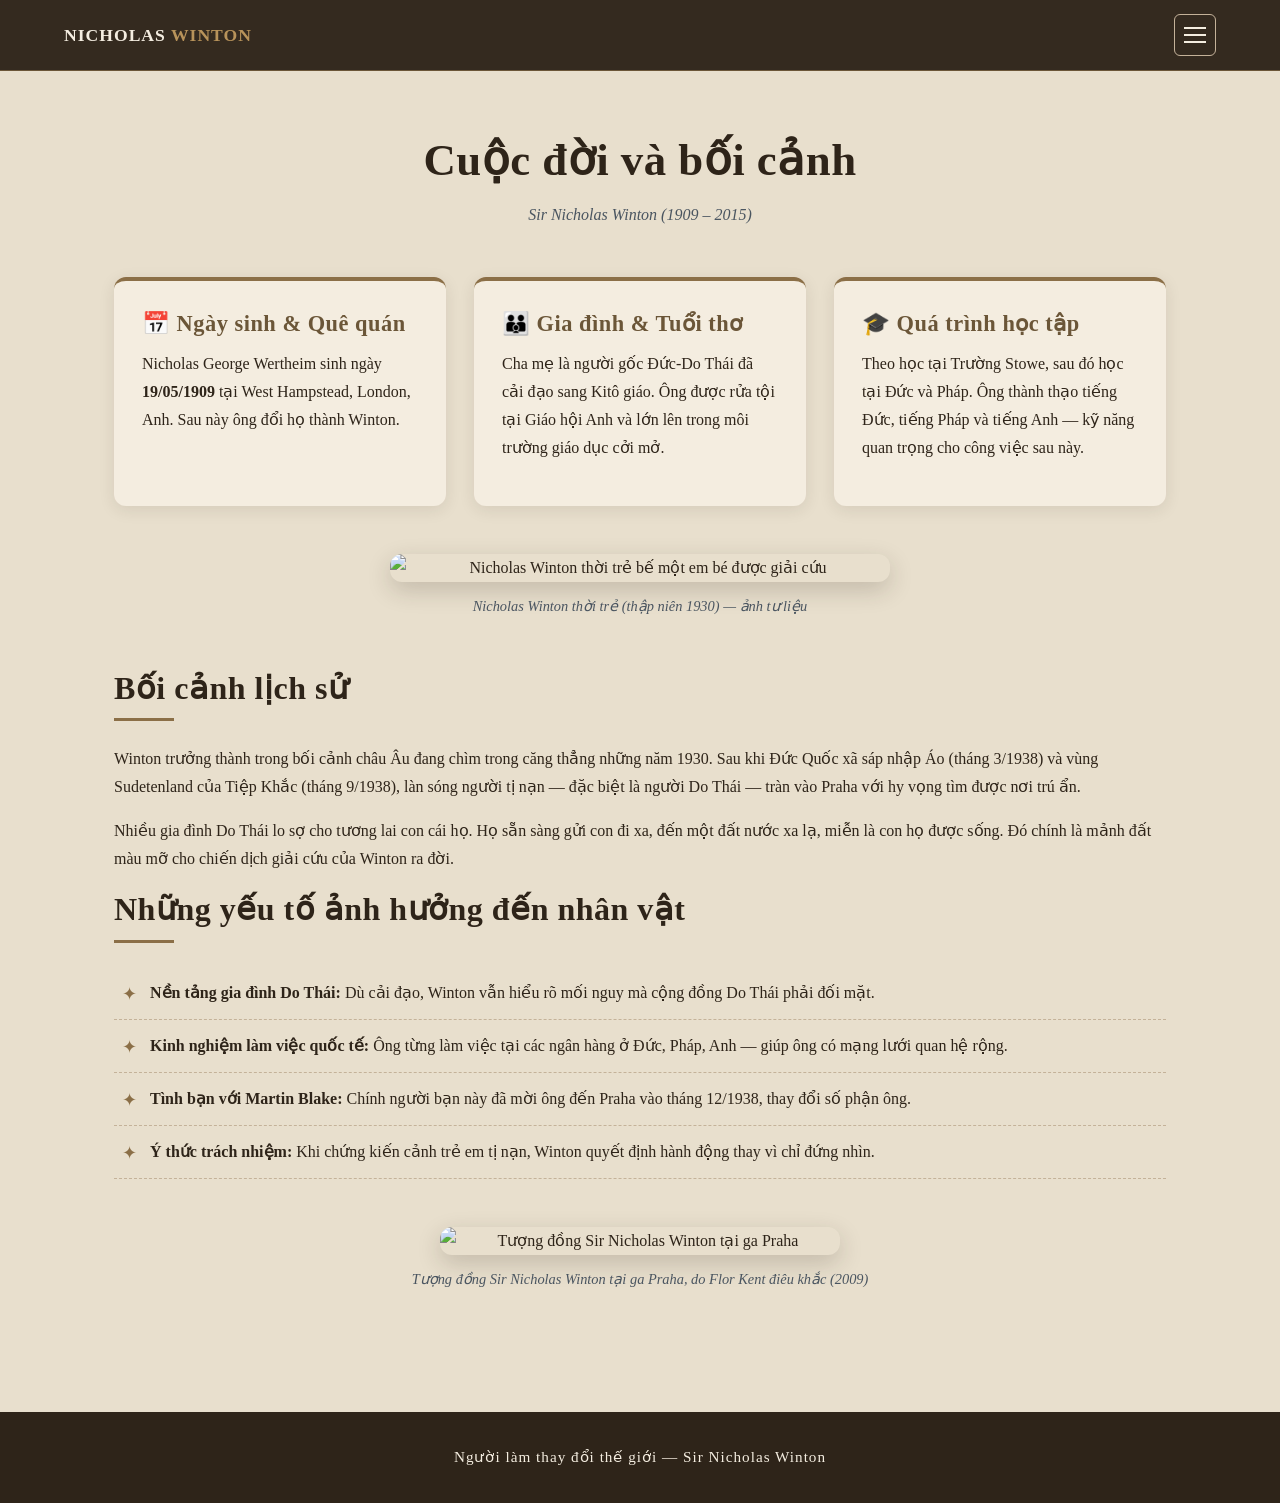
==== cuocdoi.html @ b951d3a8 "Create cuocdoi.html" ====
<!--
FILE: cuocdoi.html - Cuộc đời và bối cảnh của Sir Nicholas Winton
NHÓM: 12A11 - Nhóm 14 - Phạm Gia Khánh & Lữ Gia Bảo
-->
<!DOCTYPE html>
<html lang="vi">
<head>
  <meta charset="UTF-8">
  <meta name="viewport" content="width=device-width, initial-scale=1.0">
  <title>Cuộc đời & Bối cảnh — Sir Nicholas Winton</title>
  <link rel="stylesheet" href="style.css">
</head>
<body>

  <audio id="bgMusic" loop preload="auto">
    <source src="https://cdn.pixabay.com/download/audio/2022/05/27/audio_1808fbf07a.mp3?filename=sad-piano-112993.mp3" type="audio/mpeg">
  </audio>

  <header class="site-header">
    <div class="header-inner">
      <div class="site-logo">NICHOLAS <span>WINTON</span></div>
      <button class="menu-toggle" id="menuToggle" aria-label="Mở menu">
        <span></span><span></span><span></span>
      </button>
    </div>
  </header>

  <nav class="nav-overlay" id="navOverlay">
    <a href="index.html">Trang chủ</a>
    <a href="cuocdoi.html" class="active">Cuộc đời & Bối cảnh</a>
    <a href="hanhtrinh.html">Hành trình & Bước ngoặt</a>
    <a href="thanhtuu.html">Thành tựu nổi bật</a>
    <a href="thuthach.html">Khó khăn & Thử thách</a>
    <a href="tacdong.html">Tác động đến thế giới</a>
    <a href="disan_baihoc.html">Di sản & Bài học</a>
    <a href="thuvien_nguon.html">Thư viện & Nguồn</a>
    <button class="music-toggle-btn" id="musicToggle">🎵 Bật nhạc nền</button>
  </nav>

  <section style="padding-top: 60px;">
    <div class="container">
      <h1 style="text-align: center; margin-bottom: 12px;">Cuộc đời và bối cảnh</h1>
      <p style="text-align: center; font-style: italic; color: var(--slate); margin-bottom: 48px;">
        Sir Nicholas Winton (1909 – 2015)
      </p>

      <div class="card-grid">
        <div class="card">
          <h3>📅 Ngày sinh & Quê quán</h3>
          <p>Nicholas George Wertheim sinh ngày <strong>19/05/1909</strong> tại 
             West Hampstead, London, Anh. Sau này ông đổi họ thành Winton.</p>
        </div>

        <div class="card">
          <h3>👪 Gia đình & Tuổi thơ</h3>
          <p>Cha mẹ là người gốc Đức-Do Thái đã cải đạo sang Kitô giáo. 
             Ông được rửa tội tại Giáo hội Anh và lớn lên trong môi trường 
             giáo dục cởi mở.</p>
        </div>

        <div class="card">
          <h3>🎓 Quá trình học tập</h3>
          <p>Theo học tại Trường Stowe, sau đó học tại Đức và Pháp. 
             Ông thành thạo tiếng Đức, tiếng Pháp và tiếng Anh — 
             kỹ năng quan trọng cho công việc sau này.</p>
        </div>
      </div>

      <!-- Ảnh 5: Winton thời trẻ -->
      <div style="margin: 48px 0; text-align: center;">
        <img src="images/winton-young-1939.jpg" 
             alt="Nicholas Winton thời trẻ bế một em bé được giải cứu" 
             style="max-width: 500px; margin: 0 auto; border-radius: 12px; box-shadow: 0 8px 24px rgba(46,36,25,0.2);">
        <p style="font-style: italic; color: var(--slate); margin-top: 12px; font-size: 0.9rem;">
          Nicholas Winton thời trẻ (thập niên 1930) — ảnh tư liệu
        </p>
      </div>

      <h2>Bối cảnh lịch sử</h2>
      <p>
        Winton trưởng thành trong bối cảnh châu Âu đang chìm trong căng thẳng những năm 1930. 
        Sau khi Đức Quốc xã sáp nhập Áo (tháng 3/1938) và vùng Sudetenland của Tiệp Khắc 
        (tháng 9/1938), làn sóng người tị nạn — đặc biệt là người Do Thái — 
        tràn vào Praha với hy vọng tìm được nơi trú ẩn.
      </p>
      <p>
        Nhiều gia đình Do Thái lo sợ cho tương lai con cái họ. Họ sẵn sàng gửi con đi xa, 
        đến một đất nước xa lạ, miễn là con họ được sống. Đó chính là mảnh đất màu mỡ cho 
        chiến dịch giải cứu của Winton ra đời.
      </p>

      <h2>Những yếu tố ảnh hưởng đến nhân vật</h2>
      <ul class="styled-list">
        <li><strong>Nền tảng gia đình Do Thái:</strong> Dù cải đạo, Winton vẫn hiểu rõ 
            mối nguy mà cộng đồng Do Thái phải đối mặt.</li>
        <li><strong>Kinh nghiệm làm việc quốc tế:</strong> Ông từng làm việc tại các ngân hàng 
            ở Đức, Pháp, Anh — giúp ông có mạng lưới quan hệ rộng.</li>
        <li><strong>Tình bạn với Martin Blake:</strong> Chính người bạn này đã mời ông 
            đến Praha vào tháng 12/1938, thay đổi số phận ông.</li>
        <li><strong>Ý thức trách nhiệm:</strong> Khi chứng kiến cảnh trẻ em tị nạn, 
            Winton quyết định hành động thay vì chỉ đứng nhìn.</li>
      </ul>

      <!-- Ảnh 6: Tượng đồng tại Praha -->
      <div style="margin: 48px 0; text-align: center;">
        <img src="images/winton-statue-prague.jpg" 
             alt="Tượng đồng Sir Nicholas Winton tại ga Praha" 
             style="max-width: 400px; margin: 0 auto; border-radius: 12px; box-shadow: 0 8px 24px rgba(46,36,25,0.2);">
        <p style="font-style: italic; color: var(--slate); margin-top: 12px; font-size: 0.9rem;">
          Tượng đồng Sir Nicholas Winton tại ga Praha, do Flor Kent điêu khắc (2009)
        </p>
      </div>

    </div>
  </section>

  <footer>
    <p>Người làm thay đổi thế giới — Sir Nicholas Winton</p>
  </footer>

  <script src="script.js"></script>
</body>
</html>
---- style.css ----
/*
============================================================
DỰ ÁN: Những con người làm thay đổi thế giới
NHÂN VẬT: Sir Nicholas Winton (1909-2015)
NHÓM: 12A11 - Nhóm 14 - Phạm Gia Khánh & Lữ Gia Bảo
FILE: style.css - Định dạng chung toàn website
============================================================
*/

/* ---------- BIẾN MÀU (Vintage Sepia) ---------- */
:root {
  --sepia-dark: #2e2419;
  --sepia-mid: #6b5638;
  --sepia-light: #c4b299;
  --cream: #f4ede0;
  --cream-dark: #e8dfcd;
  --slate: #4a5560;
  --black: #1a1a1a;
  --accent: #8b6f47;
  --highlight: #b8935a;
}

/* ---------- RESET ---------- */
* {
  margin: 0;
  padding: 0;
  box-sizing: border-box;
}

html {
  scroll-behavior: smooth;
}

body {
  font-family: 'Georgia', 'Times New Roman', serif;
  background-color: var(--cream);
  color: var(--sepia-dark);
  line-height: 1.75;
  overflow-x: hidden;
}

/* ---------- CONTAINER ---------- */
.container {
  max-width: 1100px;
  margin: 0 auto;
  padding: 0 24px;
}

/* ---------- TIÊU ĐỀ ---------- */
h1, h2, h3, h4 {
  font-family: 'Georgia', serif;
  color: var(--sepia-dark);
  letter-spacing: 0.5px;
  line-height: 1.3;
}

h1 { font-size: 2.8rem; margin-bottom: 16px; }
h2 { font-size: 2rem; margin-bottom: 24px; position: relative; padding-bottom: 12px; }
h2::after {
  content: '';
  position: absolute;
  bottom: 0;
  left: 0;
  width: 60px;
  height: 3px;
  background-color: var(--accent);
}
h3 { font-size: 1.4rem; margin-bottom: 12px; color: var(--sepia-mid); }

p { margin-bottom: 16px; }

a {
  color: var(--accent);
  text-decoration: none;
  transition: color 0.3s ease;
}
a:hover { color: var(--highlight); text-decoration: underline; }

img {
  max-width: 100%;
  height: auto;
  display: block;
}

/* ============================================================
   HEADER + MENU HAMBURGER
   ============================================================ */
.site-header {
  position: sticky;
  top: 0;
  z-index: 1000;
  background-color: rgba(46, 36, 25, 0.97);
  backdrop-filter: blur(6px);
  border-bottom: 1px solid var(--sepia-mid);
}

.header-inner {
  max-width: 1200px;
  margin: 0 auto;
  padding: 14px 24px;
  display: flex;
  align-items: center;
  justify-content: space-between;
}

.site-logo {
  color: var(--cream);
  font-size: 1.1rem;
  font-weight: bold;
  letter-spacing: 1px;
}

.site-logo span {
  color: var(--highlight);
}

/* Nút hamburger */
.menu-toggle {
  width: 42px;
  height: 42px;
  background: transparent;
  border: 1px solid var(--sepia-light);
  border-radius: 6px;
  cursor: pointer;
  display: flex;
  flex-direction: column;
  align-items: center;
  justify-content: center;
  gap: 5px;
  transition: all 0.3s ease;
}

.menu-toggle:hover {
  background-color: var(--sepia-mid);
}

.menu-toggle span {
  display: block;
  width: 22px;
  height: 2px;
  background-color: var(--cream);
  transition: all 0.3s ease;
}

.menu-toggle.active span:nth-child(1) {
  transform: translateY(7px) rotate(45deg);
}
.menu-toggle.active span:nth-child(2) {
  opacity: 0;
}
.menu-toggle.active span:nth-child(3) {
  transform: translateY(-7px) rotate(-45deg);
}

/* Menu overlay */
.nav-overlay {
  position: fixed;
  top: 0;
  left: 0;
  width: 100%;
  height: 100vh;
  background-color: rgba(26, 20, 13, 0.98);
  z-index: 999;
  display: flex;
  flex-direction: column;
  align-items: center;
  justify-content: center;
  gap: 8px;
  opacity: 0;
  visibility: hidden;
  transition: all 0.4s ease;
}

.nav-overlay.open {
  opacity: 1;
  visibility: visible;
}

.nav-overlay a {
  color: var(--cream);
  font-size: 1.3rem;
  padding: 12px 24px;
  border-radius: 6px;
  transition: all 0.3s ease;
  text-decoration: none;
}

.nav-overlay a:hover,
.nav-overlay a.active {
  background-color: var(--sepia-mid);
  color: var(--highlight);
  text-decoration: none;
}

/* Nút nhạc nền trong menu */
.music-toggle-btn {
  margin-top: 20px;
  padding: 12px 28px;
  background-color: var(--accent);
  color: var(--cream);
  border: 2px solid var(--highlight);
  border-radius: 30px;
  font-family: 'Georgia', serif;
  font-size: 1rem;
  cursor: pointer;
  transition: all 0.3s ease;
}

.music-toggle-btn:hover {
  background-color: var(--highlight);
  color: var(--sepia-dark);
}

.music-toggle-btn.playing {
  background-color: var(--highlight);
  color: var(--sepia-dark);
  animation: pulse 2s infinite;
}

@keyframes pulse {
  0%, 100% { box-shadow: 0 0 0 0 rgba(184, 147, 90, 0.7); }
  50% { box-shadow: 0 0 0 12px rgba(184, 147, 90, 0); }
}

/* ============================================================
   HERO / BANNER
   ============================================================ */
.hero {
  position: relative;
  min-height: 92vh;
  display: flex;
  flex-direction: column;
  align-items: center;
  justify-content: center;
  text-align: center;
  padding: 60px 24px;
  background: linear-gradient(135deg, #2e2419 0%, #4a3a26 50%, #2e2419 100%);
  color: var(--cream);
  overflow: hidden;
}

.hero::before {
  content: '';
  position: absolute;
  inset: 0;
  background-image: radial-gradient(circle at 30% 40%, rgba(184, 147, 90, 0.15), transparent 60%);
  pointer-events: none;
}

.hero-content {
  position: relative;
  z-index: 2;
  max-width: 800px;
}

.hero-portrait {
  width: 200px;
  height: 200px;
  border-radius: 50%;
  object-fit: cover;
  border: 4px solid var(--highlight);
  margin: 0 auto 24px;
  box-shadow: 0 8px 32px rgba(0, 0, 0, 0.5);
}

.hero h1 {
  color: var(--cream);
  font-size: 3rem;
  margin-bottom: 12px;
}

.hero .subtitle {
  color: var(--highlight);
  font-size: 1.15rem;
  letter-spacing: 2px;
  margin-bottom: 20px;
}

.hero .tagline {
  font-size: 1.1rem;
  color: var(--cream-dark);
  font-style: italic;
  max-width: 600px;
  margin: 0 auto;
}

.scroll-hint {
  position: absolute;
  bottom: 24px;
  font-size: 0.9rem;
  color: var(--sepia-light);
  animation: bounce 2s infinite;
}

@keyframes bounce {
  0%, 100% { transform: translateY(0); }
  50% { transform: translateY(8px); }
}

/* ============================================================
   SECTION
   ============================================================ */
section {
  padding: 72px 0;
}

section:nth-child(even) {
  background-color: var(--cream-dark);
}

.section-title {
  text-align: center;
  margin-bottom: 48px;
}

.section-title h2 {
  display: inline-block;
}

/* ---------- INTRO ---------- */
.intro p {
  font-size: 1.05rem;
}

/* ============================================================
   TIMELINE
   ============================================================ */
.timeline {
  position: relative;
  max-width: 900px;
  margin: 0 auto;
  padding: 20px 0;
}

.timeline::before {
  content: '';
  position: absolute;
  top: 0;
  bottom: 0;
  left: 24px;
  width: 3px;
  background: linear-gradient(to bottom, var(--sepia-mid), var(--accent), var(--sepia-mid));
}

.timeline-item {
  position: relative;
  padding-left: 72px;
  margin-bottom: 48px;
}

.timeline-dot {
  position: absolute;
  left: 12px;
  top: 6px;
  width: 26px;
  height: 26px;
  border-radius: 50%;
  background-color: var(--cream);
  border: 4px solid var(--accent);
  box-shadow: 0 0 0 4px rgba(139, 111, 71, 0.15);
  z-index: 2;
}

.timeline-content {
  background-color: var(--cream);
  padding: 24px 28px;
  border-radius: 12px;
  border-left: 4px solid var(--accent);
  box-shadow: 0 4px 16px rgba(46, 36, 25, 0.1);
  transition: transform 0.3s ease, box-shadow 0.3s ease;
}

.timeline-content:hover {
  transform: translateX(6px);
  box-shadow: 0 8px 24px rgba(46, 36, 25, 0.18);
}

.timeline-date {
  display: inline-block;
  background-color: var(--sepia-mid);
  color: var(--cream);
  padding: 4px 14px;
  border-radius: 20px;
  font-size: 0.9rem;
  font-weight: bold;
  letter-spacing: 1px;
  margin-bottom: 12px;
}

.timeline-img {
  margin-top: 16px;
  border-radius: 8px;
  border: 1px solid var(--sepia-light);
  width: 100%;
}

/* ============================================================
   CARD GRID
   ============================================================ */
.card-grid {
  display: grid;
  grid-template-columns: repeat(auto-fit, minmax(280px, 1fr));
  gap: 28px;
}

.card {
  background-color: var(--cream);
  border-radius: 12px;
  padding: 28px;
  border-top: 4px solid var(--accent);
  box-shadow: 0 4px 16px rgba(46, 36, 25, 0.1);
  transition: transform 0.3s ease, box-shadow 0.3s ease;
}

.card:hover {
  transform: translateY(-6px);
  box-shadow: 0 12px 28px rgba(46, 36, 25, 0.18);
}

.card-img {
  width: 100%;
  height: 220px;
  object-fit: cover;
  border-radius: 8px;
  margin-bottom: 16px;
}

.card h3 {
  color: var(--sepia-mid);
  margin-bottom: 12px;
}

.card .meta {
  font-size: 0.9rem;
  color: var(--slate);
  font-style: italic;
  margin-bottom: 12px;
}

/* ============================================================
   DANH SÁCH
   ============================================================ */
.styled-list {
  list-style: none;
  padding: 0;
}

.styled-list li {
  position: relative;
  padding: 12px 0 12px 36px;
  border-bottom: 1px dashed var(--sepia-light);
}

.styled-list li::before {
  content: '✦';
  position: absolute;
  left: 8px;
  color: var(--accent);
  font-size: 1.1rem;
}

/* ============================================================
   BẢNG
   ============================================================ */
table {
  width: 100%;
  border-collapse: collapse;
  margin: 24px 0;
  background-color: var(--cream);
  border-radius: 8px;
  overflow: hidden;
  box-shadow: 0 4px 16px rgba(46, 36, 25, 0.1);
}

th, td {
  padding: 14px 18px;
  text-align: left;
  border-bottom: 1px solid var(--sepia-light);
}

th {
  background-color: var(--sepia-mid);
  color: var(--cream);
  font-size: 1rem;
  letter-spacing: 1px;
}

tr:last-child td {
  border-bottom: none;
}

tr:hover td {
  background-color: var(--cream-dark);
}

/* ============================================================
   GALLERY
   ============================================================ */
.gallery {
  display: grid;
  grid-template-columns: repeat(auto-fit, minmax(240px, 1fr));
  gap: 20px;
}

.gallery-item {
  position: relative;
  overflow: hidden;
  border-radius: 10px;
  box-shadow: 0 4px 14px rgba(46, 36, 25, 0.15);
  background-color: var(--cream);
}

.gallery-item img {
  width: 100%;
  height: 220px;
  object-fit: cover;
  transition: transform 0.4s ease;
}

.gallery-item:hover img {
  transform: scale(1.08);
}

.gallery-caption {
  padding: 12px 16px;
  font-size: 0.9rem;
  color: var(--slate);
  border-top: 2px solid var(--accent);
}

/* ============================================================
   VIDEO SHORTS
   ============================================================ */
.video-shorts-wrapper {
  position: relative;
  width: 100%;
  max-width: 360px;
  aspect-ratio: 9 / 16;
  margin: 0 auto;
  border-radius: 14px;
  overflow: hidden;
  box-shadow: 0 8px 28px rgba(46, 36, 25, 0.25);
}

.video-shorts-wrapper iframe {
  width: 100%;
  height: 100%;
  border: none;
}

.video-caption {
  text-align: center;
  font-style: italic;
  color: var(--slate);
  margin-bottom: 24px;
}

/* ============================================================
   QUOTE
   ============================================================ */
.quote-box {
  background: linear-gradient(135deg, var(--sepia-dark), var(--sepia-mid));
  color: var(--cream);
  padding: 40px 36px;
  border-radius: 12px;
  text-align: center;
  margin: 40px 0;
  position: relative;
}

.quote-box::before {
  content: '"';
  position: absolute;
  top: -30px;
  left: 24px;
  font-size: 6rem;
  color: var(--highlight);
  opacity: 0.5;
  font-family: Georgia, serif;
}

.quote-box p {
  font-size: 1.2rem;
  font-style: italic;
  line-height: 1.6;
}

.quote-box .author {
  margin-top: 16px;
  color: var(--highlight);
  font-style: normal;
  font-size: 0.95rem;
  letter-spacing: 1px;
}

/* ============================================================
   CẢM NHẬN CÁ NHÂN
   ============================================================ */
.personal-note {
  background-color: var(--cream);
  border-left: 5px solid var(--accent);
  padding: 22px 26px;
  margin: 20px 0;
  border-radius: 8px;
  box-shadow: 0 3px 12px rgba(46, 36, 25, 0.08);
}

.personal-note .author {
  display: block;
  font-weight: bold;
  color: var(--sepia-mid);
  margin-bottom: 8px;
}

/* ============================================================
   FOOTER
   ============================================================ */
footer {
  background-color: var(--sepia-dark);
  color: var(--cream);
  text-align: center;
  padding: 32px 24px;
  font-size: 0.95rem;
  letter-spacing: 1px;
}

footer p {
  margin: 0;
}

/* ============================================================
   HIỆU ỨNG FADE-IN
   ============================================================ */
.fade-in {
  opacity: 0;
  transform: translateY(30px);
  transition: opacity 0.8s ease, transform 0.8s ease;
}

.fade-in.visible {
  opacity: 1;
  transform: translateY(0);
}

/* ============================================================
   RESPONSIVE
   ============================================================ */
@media (max-width: 768px) {
  h1 { font-size: 2rem; }
  h2 { font-size: 1.5rem; }

  .hero h1 { font-size: 2.2rem; }
  .hero-portrait { width: 150px; height: 150px; }

  .timeline::before { left: 16px; }
  .timeline-item { padding-left: 54px; }
  .timeline-dot { left: 4px; width: 22px; height: 22px; }

  .nav-overlay a { font-size: 1.1rem; }

  section { padding: 48px 0; }
}
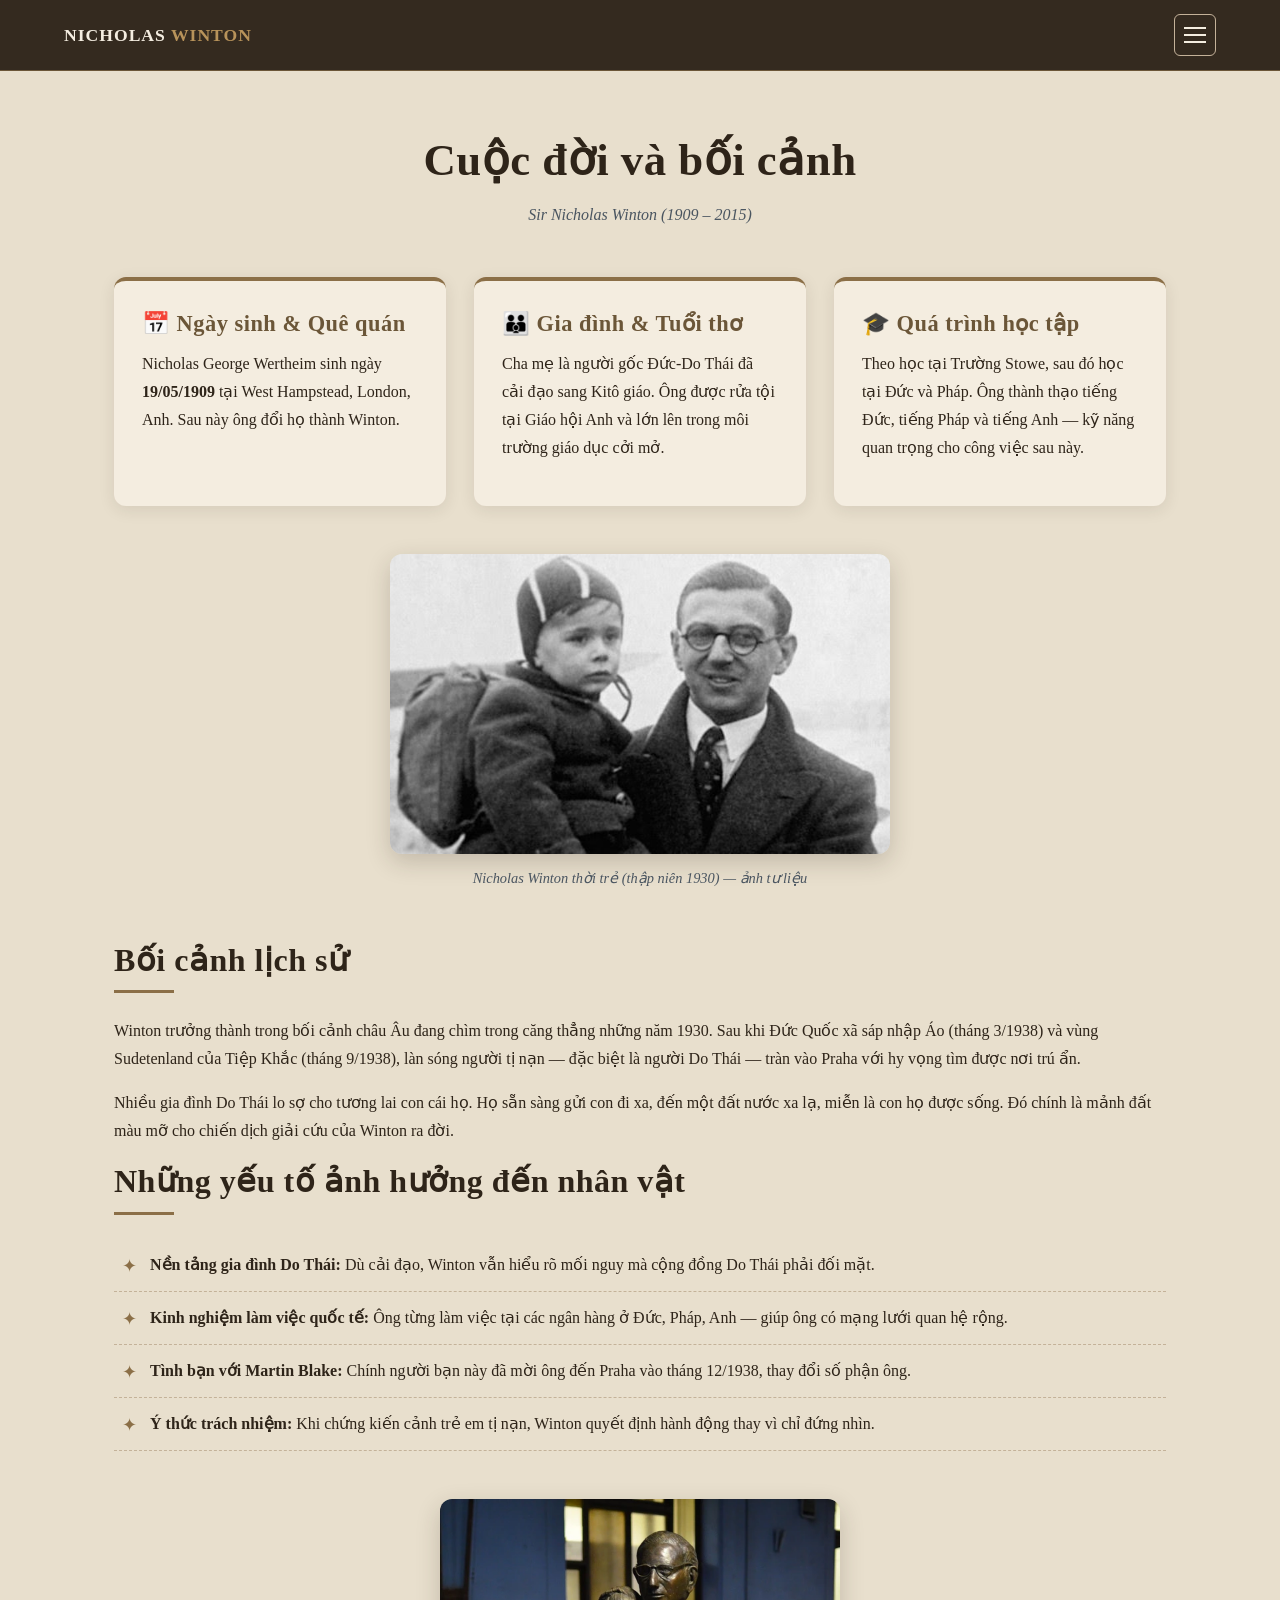
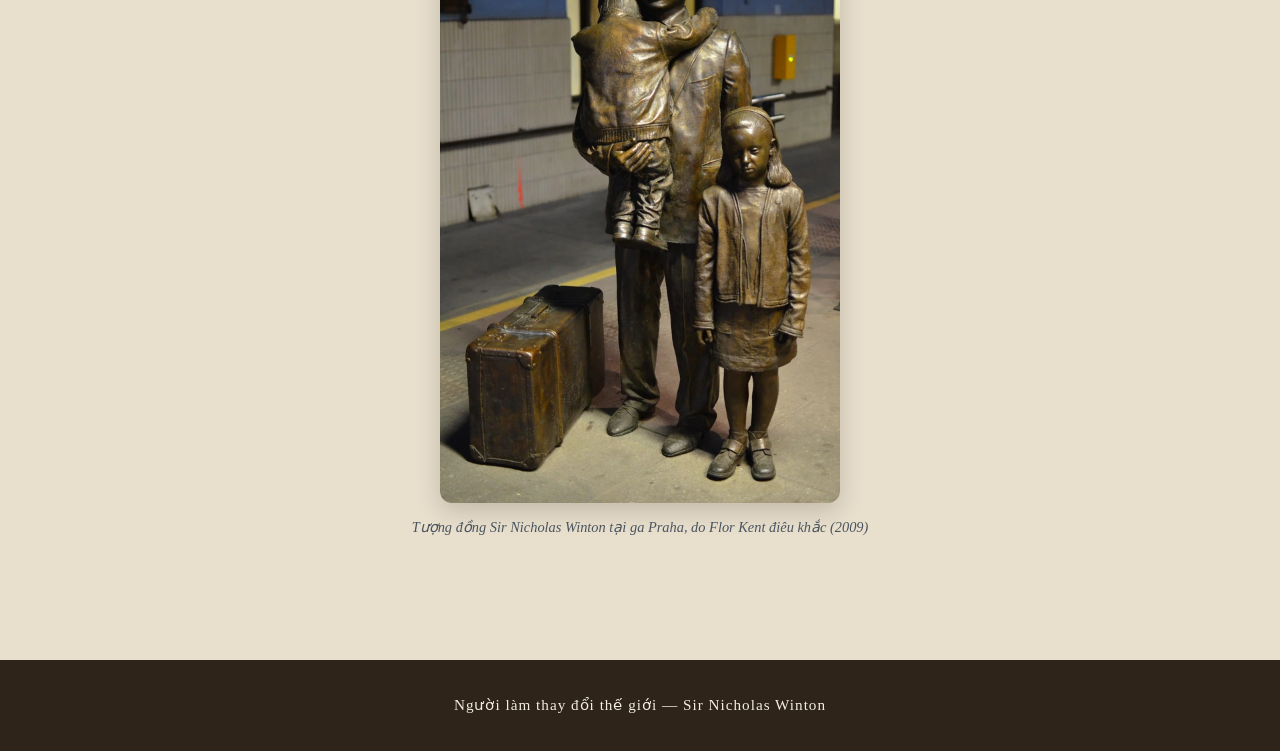
==== commit 7ab37d6e: "Update cuocdoi.html" ====
--- a/cuocdoi.html
+++ b/cuocdoi.html
@@ -9,11 +9,12 @@
   <meta name="viewport" content="width=device-width, initial-scale=1.0">
   <title>Cuộc đời & Bối cảnh — Sir Nicholas Winton</title>
   <link rel="stylesheet" href="style.css">
+  <link href="https://fonts.googleapis.com/css2?family=Be+Vietnam+Pro:wght@400;600;700&display=swap" rel="stylesheet">
 </head>
 <body>
 
   <audio id="bgMusic" loop preload="auto">
-    <source src="https://cdn.pixabay.com/download/audio/2022/05/27/audio_1808fbf07a.mp3?filename=sad-piano-112993.mp3" type="audio/mpeg">
+    <source src="assets/music/nhacnen.mp3" type="audio/mpeg">
   </audio>
 
   <header class="site-header">
@@ -68,7 +69,7 @@
 
       <!-- Ảnh 5: Winton thời trẻ -->
       <div style="margin: 48px 0; text-align: center;">
-        <img src="images/winton-young-1939.jpg" 
+        <img src="assets/images/winton-young-1939.jpg" 
              alt="Nicholas Winton thời trẻ bế một em bé được giải cứu" 
              style="max-width: 500px; margin: 0 auto; border-radius: 12px; box-shadow: 0 8px 24px rgba(46,36,25,0.2);">
         <p style="font-style: italic; color: var(--slate); margin-top: 12px; font-size: 0.9rem;">
@@ -103,7 +104,7 @@
 
       <!-- Ảnh 6: Tượng đồng tại Praha -->
       <div style="margin: 48px 0; text-align: center;">
-        <img src="images/winton-statue-prague.jpg" 
+        <img src="assets/images/winton-statue-prague.jpg" 
              alt="Tượng đồng Sir Nicholas Winton tại ga Praha" 
              style="max-width: 400px; margin: 0 auto; border-radius: 12px; box-shadow: 0 8px 24px rgba(46,36,25,0.2);">
         <p style="font-style: italic; color: var(--slate); margin-top: 12px; font-size: 0.9rem;">
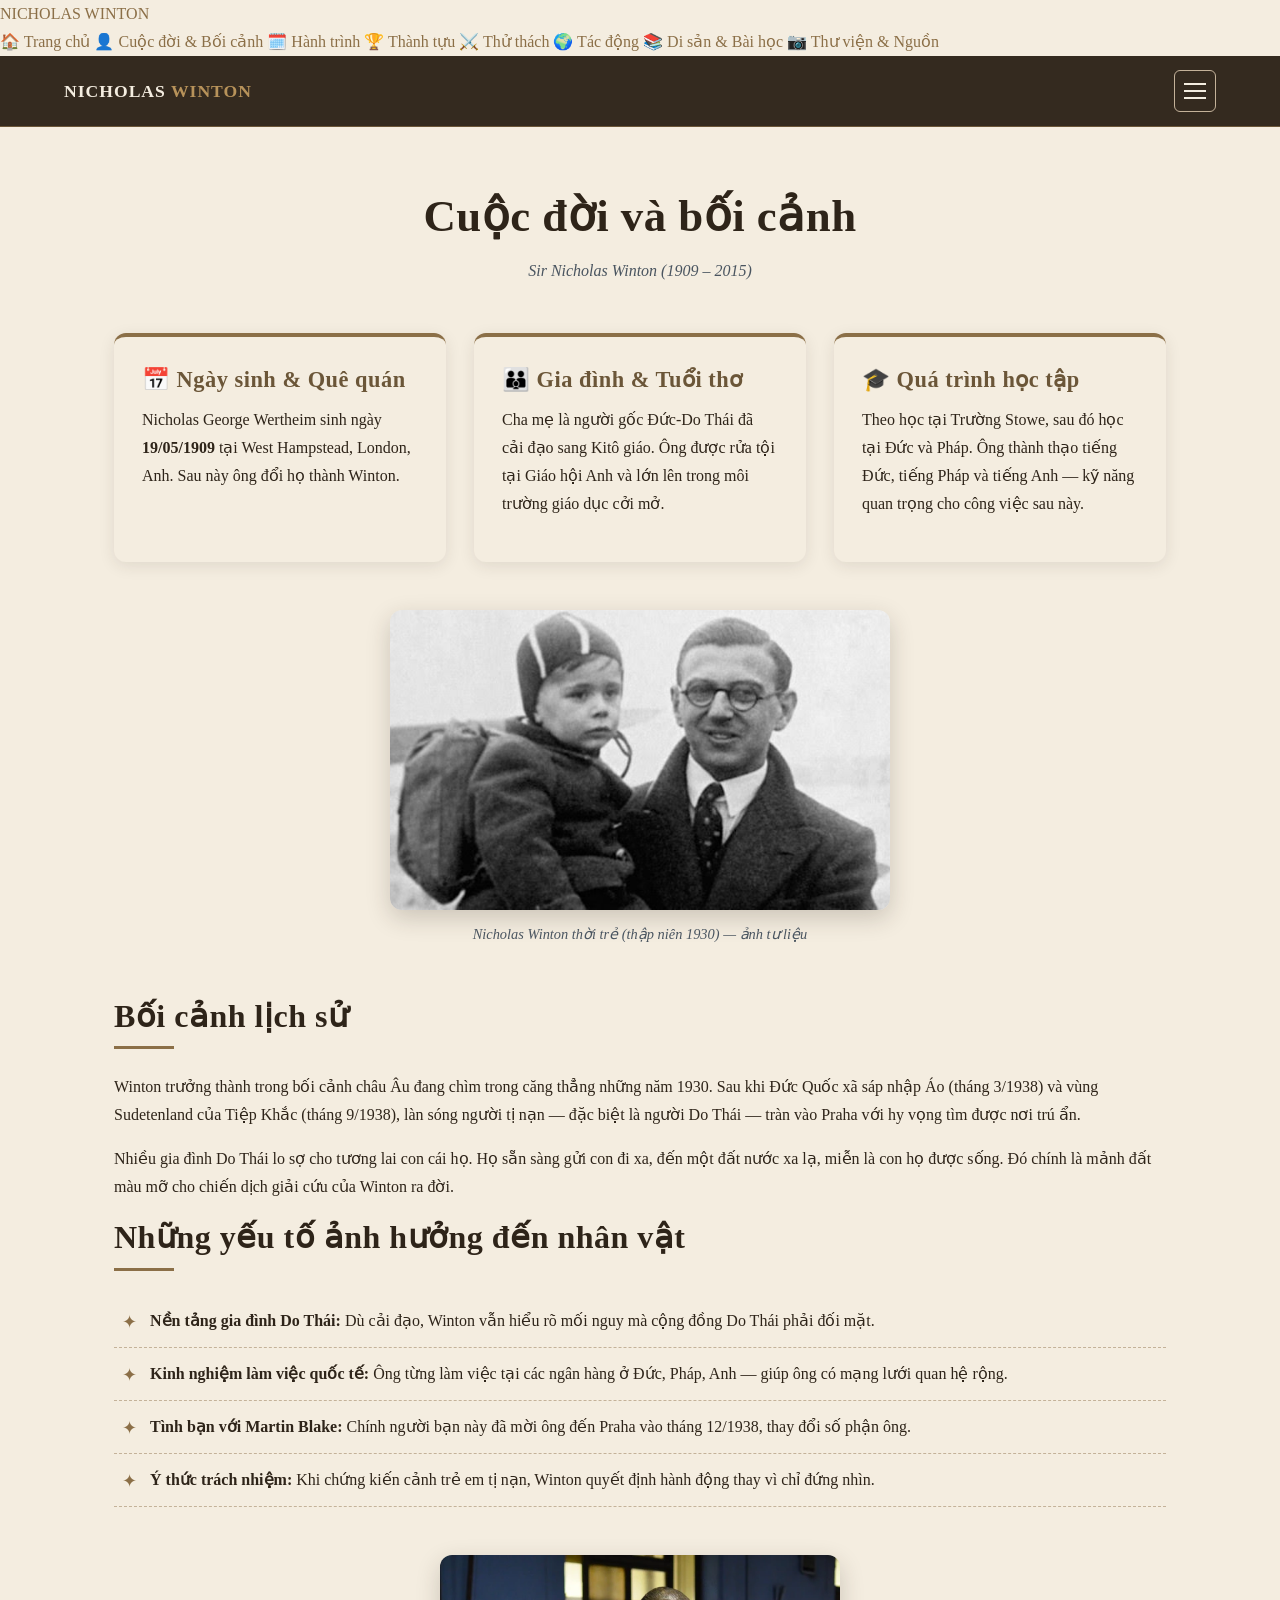
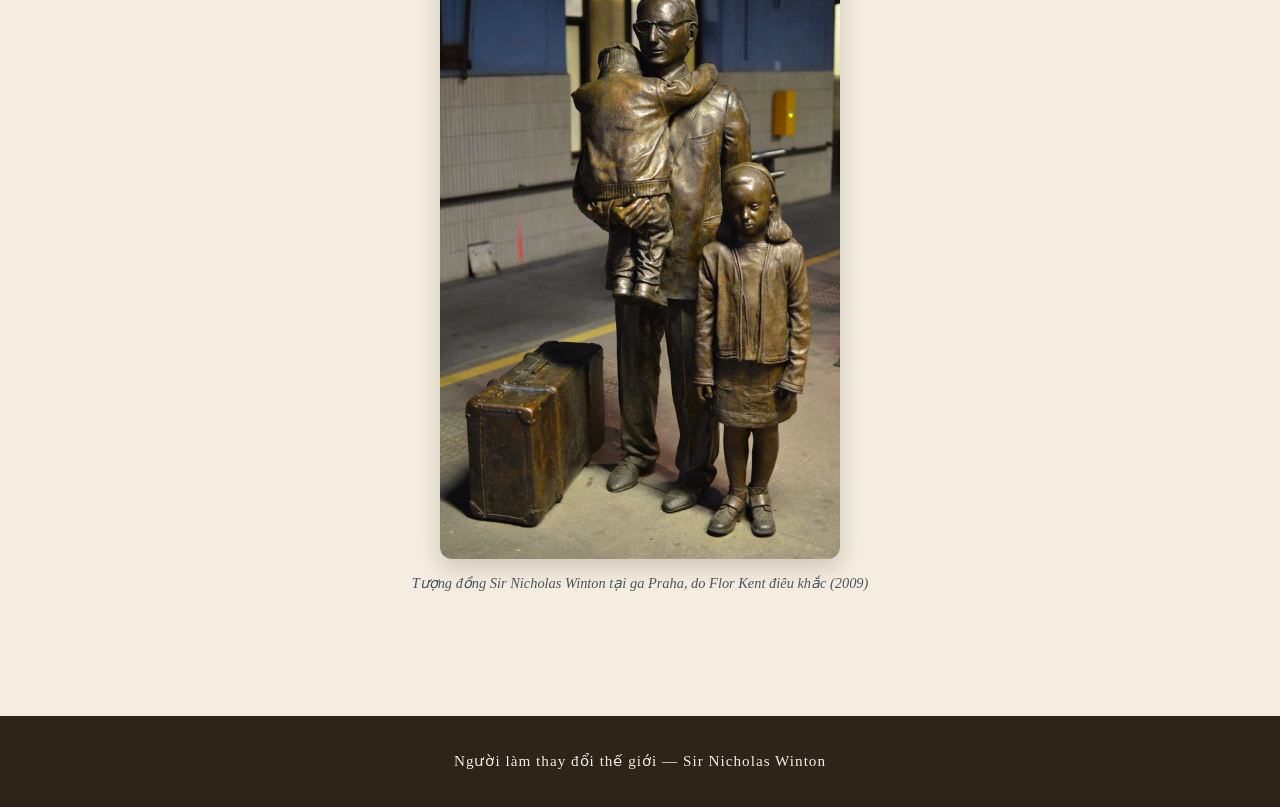
==== commit a53f2298: "Update cuocdoi.html" ====
--- a/cuocdoi.html
+++ b/cuocdoi.html
@@ -12,6 +12,21 @@
   <link href="https://fonts.googleapis.com/css2?family=Be+Vietnam+Pro:wght@400;600;700&display=swap" rel="stylesheet">
 </head>
 <body>
+  <aside class="sidebar">
+  <div class="sidebar-logo">
+    <a href="index.html">NICHOLAS WINTON</a>
+  </div>
+  <nav class="sidebar-nav">
+    <a href="index.html">🏠 Trang chủ</a>
+    <a href="cuocdoi.html" class="active">👤 Cuộc đời & Bối cảnh</a>
+    <a href="hanhtrinh.html">🗓️ Hành trình</a>
+    <a href="thanhtuu.html">🏆 Thành tựu</a>
+    <a href="thuthach.html">⚔️ Thử thách</a>
+    <a href="tacdong.html">🌍 Tác động</a>
+    <a href="disan_baihoc.html">📚 Di sản & Bài học</a>
+    <a href="thuvien_nguon.html">📷 Thư viện & Nguồn</a>
+  </nav>
+</aside>
 
   <audio id="bgMusic" loop preload="auto">
     <source src="assets/music/nhacnen.mp3" type="audio/mpeg">
--- a/style.css
+++ b/style.css
@@ -32,7 +32,7 @@
 }
 
 body {
-  font-family: 'Georgia', 'Times New Roman', serif;
+  font-family: 'Be Vietnam Pro', 'Georgia', 'Times New Roman', serif;
   background-color: var(--cream);
   color: var(--sepia-dark);
   line-height: 1.75;
@@ -48,7 +48,7 @@
 
 /* ---------- TIÊU ĐỀ ---------- */
 h1, h2, h3, h4 {
-  font-family: 'Georgia', serif;
+  font-family: 'Be Vietnam Pro', 'Georgia', serif;
   color: var(--sepia-dark);
   letter-spacing: 0.5px;
   line-height: 1.3;
@@ -200,7 +200,7 @@
   color: var(--cream);
   border: 2px solid var(--highlight);
   border-radius: 30px;
-  font-family: 'Georgia', serif;
+  font-family: 'Be Vietnam Pro', 'Georgia', serif;
   font-size: 1rem;
   cursor: pointer;
   transition: all 0.3s ease;
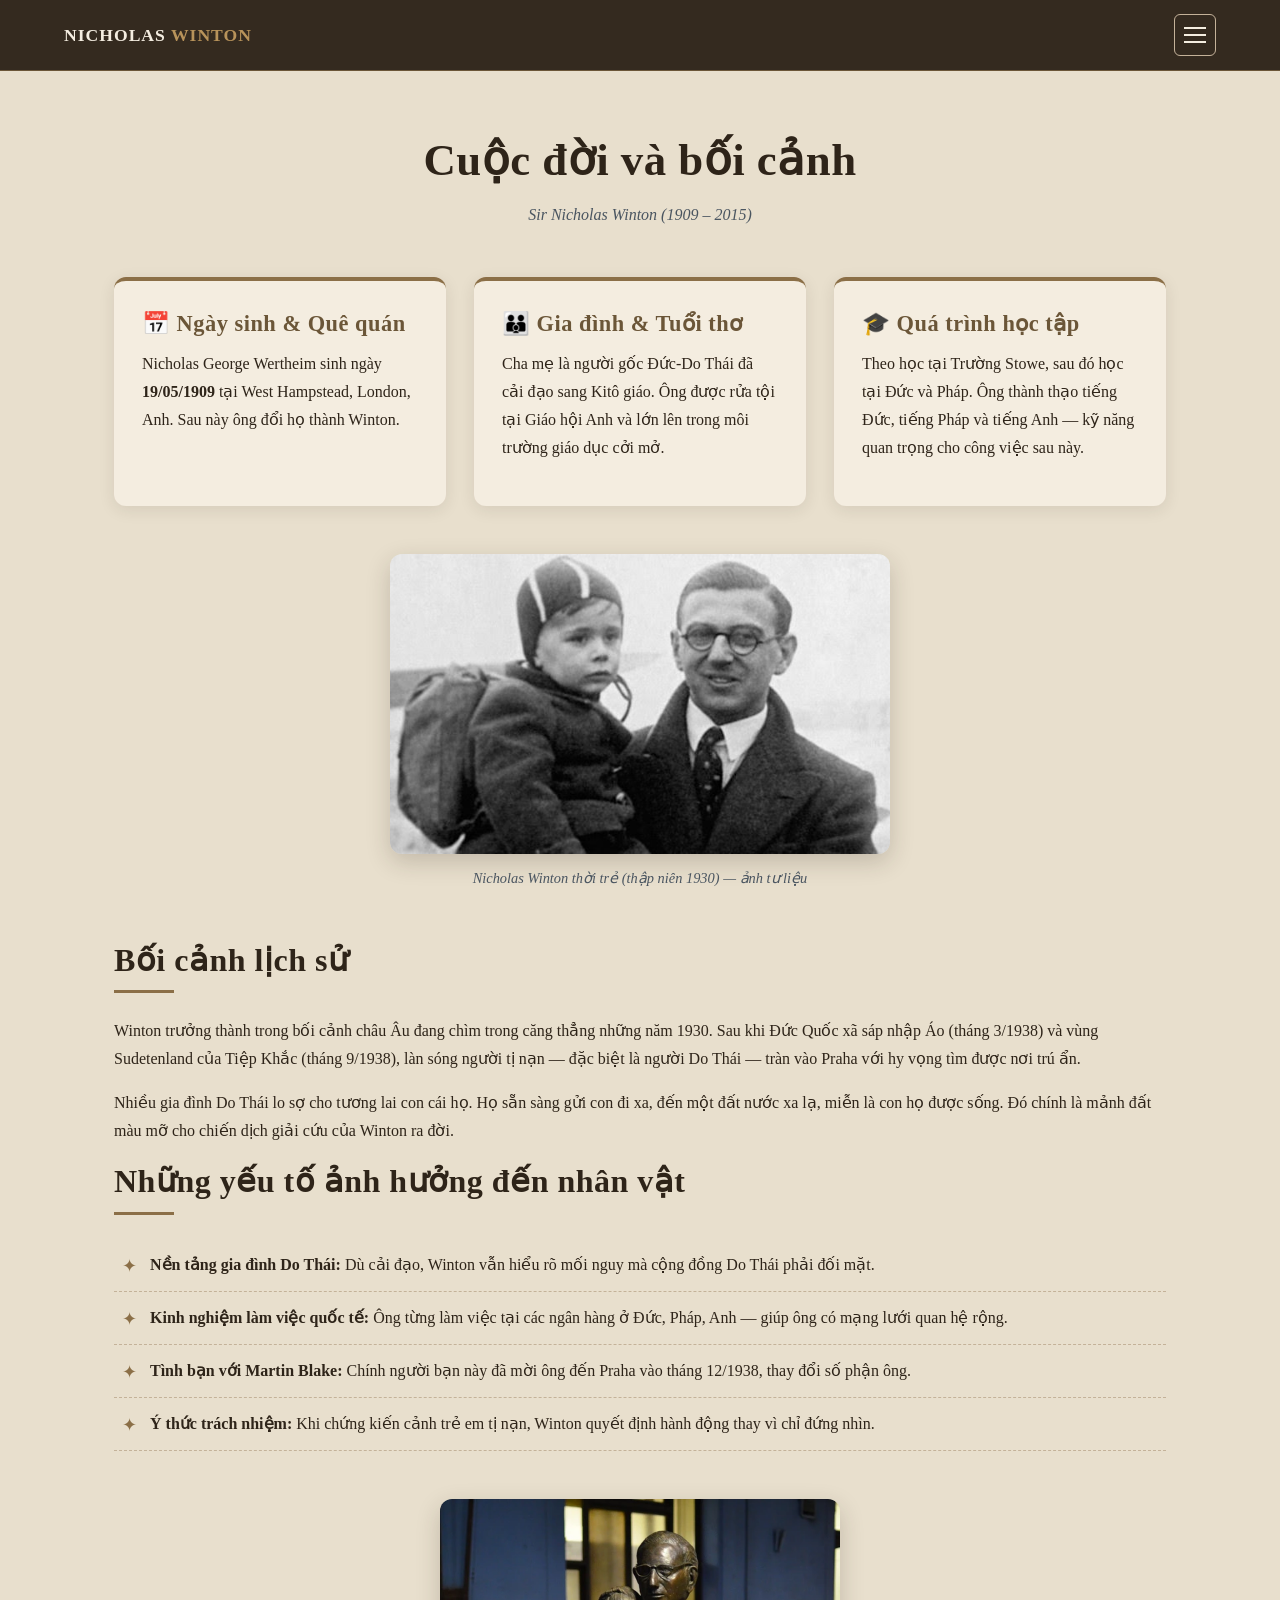
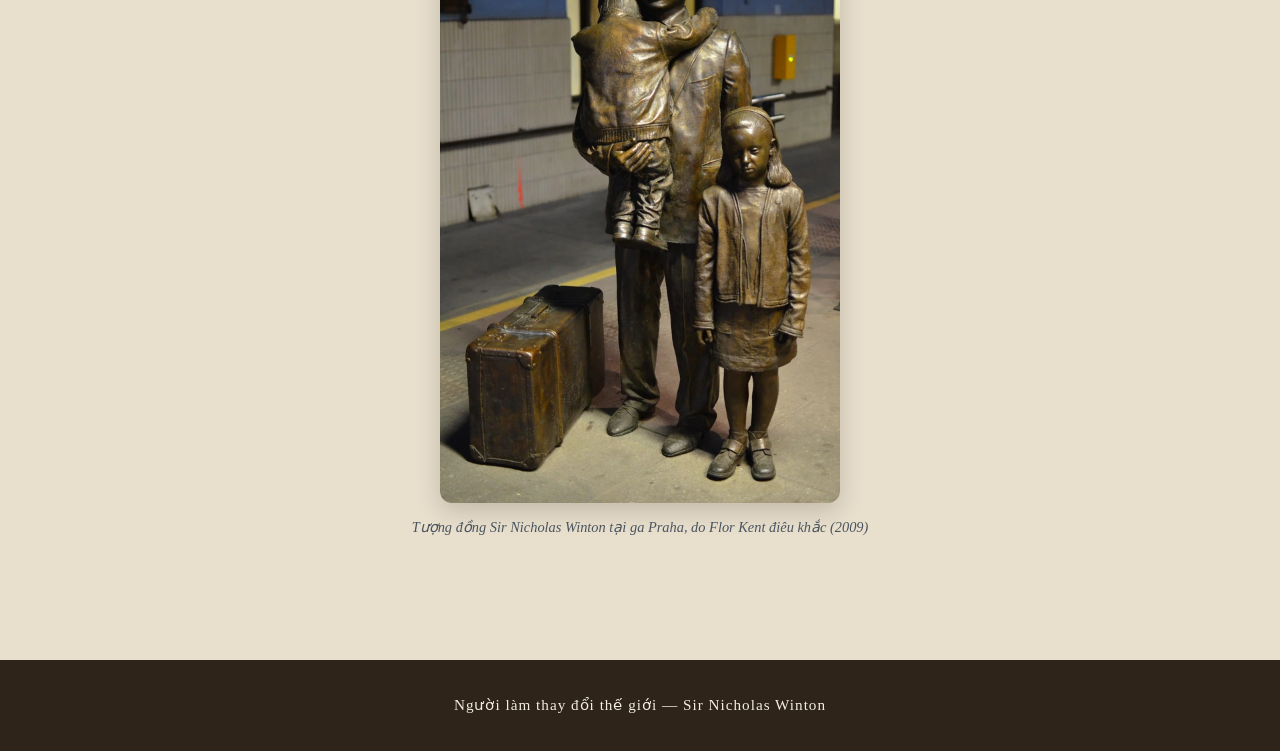
==== commit 751c183c: "Update cuocdoi.html" ====
--- a/cuocdoi.html
+++ b/cuocdoi.html
@@ -12,21 +12,6 @@
   <link href="https://fonts.googleapis.com/css2?family=Be+Vietnam+Pro:wght@400;600;700&display=swap" rel="stylesheet">
 </head>
 <body>
-  <aside class="sidebar">
-  <div class="sidebar-logo">
-    <a href="index.html">NICHOLAS WINTON</a>
-  </div>
-  <nav class="sidebar-nav">
-    <a href="index.html">🏠 Trang chủ</a>
-    <a href="cuocdoi.html" class="active">👤 Cuộc đời & Bối cảnh</a>
-    <a href="hanhtrinh.html">🗓️ Hành trình</a>
-    <a href="thanhtuu.html">🏆 Thành tựu</a>
-    <a href="thuthach.html">⚔️ Thử thách</a>
-    <a href="tacdong.html">🌍 Tác động</a>
-    <a href="disan_baihoc.html">📚 Di sản & Bài học</a>
-    <a href="thuvien_nguon.html">📷 Thư viện & Nguồn</a>
-  </nav>
-</aside>
 
   <audio id="bgMusic" loop preload="auto">
     <source src="assets/music/nhacnen.mp3" type="audio/mpeg">
